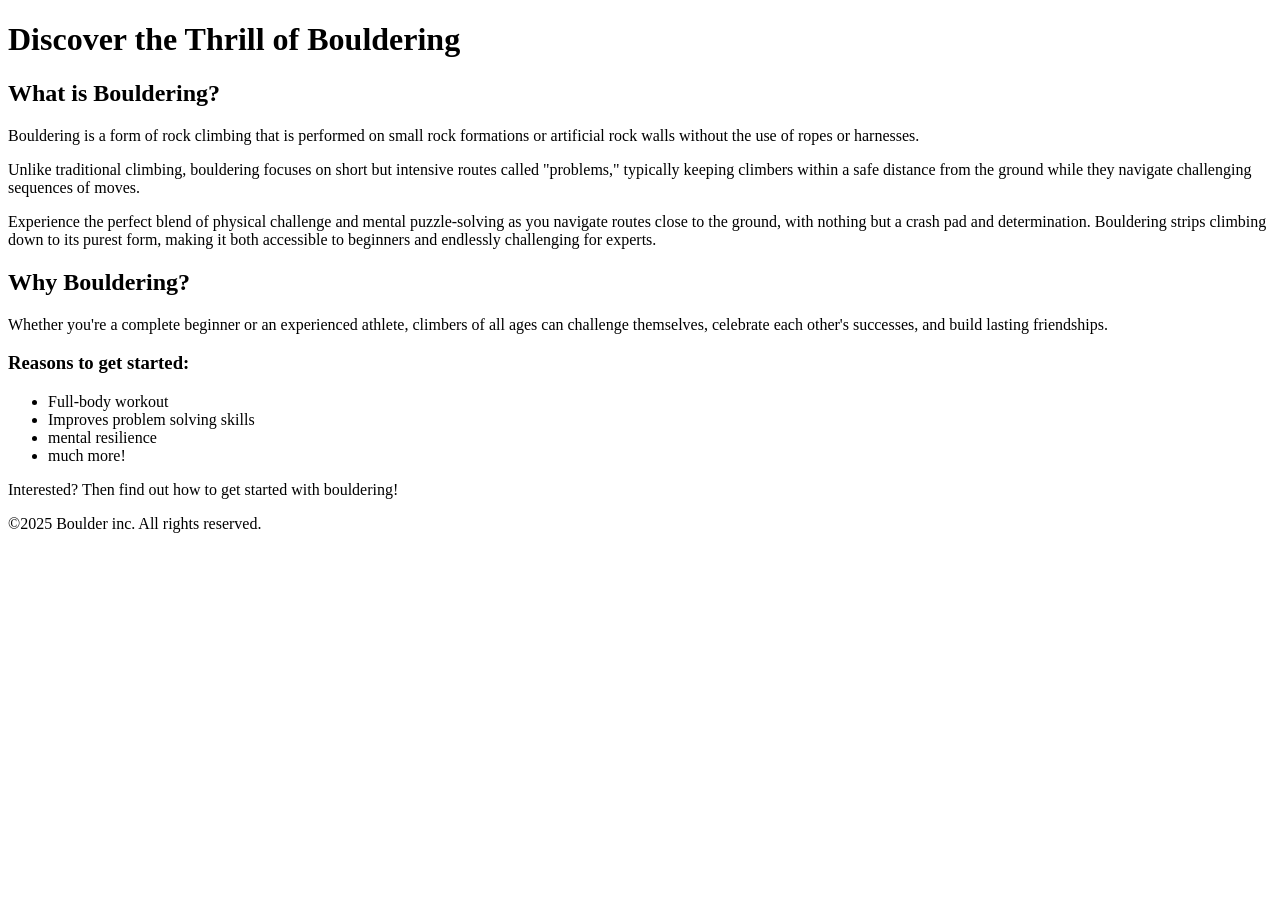
==== index.html @ 57fbac1e "semantic HTML" ====
<!DOCTYPE html>
<html>
  <head>
    <title>My First website!</title>
  </head>
  <body>
    <header>
      <!-- Logo will go here -->
    </header>

    <main>
      <h1>Discover the Thrill of Bouldering</h1>

      <section>
        <h2>What is Bouldering?</h2>
        <p>Bouldering is a form of rock climbing that is performed on small rock formations or artificial rock walls without the use of ropes or harnesses.</p>
        <p>Unlike traditional climbing, bouldering focuses on short but intensive routes called "problems," typically keeping climbers within a safe distance from the ground while they navigate challenging sequences of moves.</p>
        <p>Experience the perfect blend of physical challenge and mental puzzle-solving as you navigate routes close to the ground, with nothing but a crash pad and determination. Bouldering strips climbing down to its purest form, making it both accessible to beginners and endlessly challenging for experts.</p>
      </section>

      <section>
        <h2>Why Bouldering?</h2> 
        <p>Whether you're a complete beginner or an experienced athlete, climbers of all ages can challenge themselves, celebrate each other's successes, and build lasting friendships.</p>
      </section>

      <section>
        <h3>Reasons to get started:</h3>
        <ul>
          <li>Full-body workout</li>
          <li>Improves problem solving skills</li>
          <li>mental resilience</li>
          <li>much more!</li>
        </ul>
      </section>
    </main>

    <footer>
      <p>Interested? Then find out how to get started with bouldering!</p>
      <p>©2025 Boulder inc. All rights reserved.</p>
    </footer>
  </body>
</html>
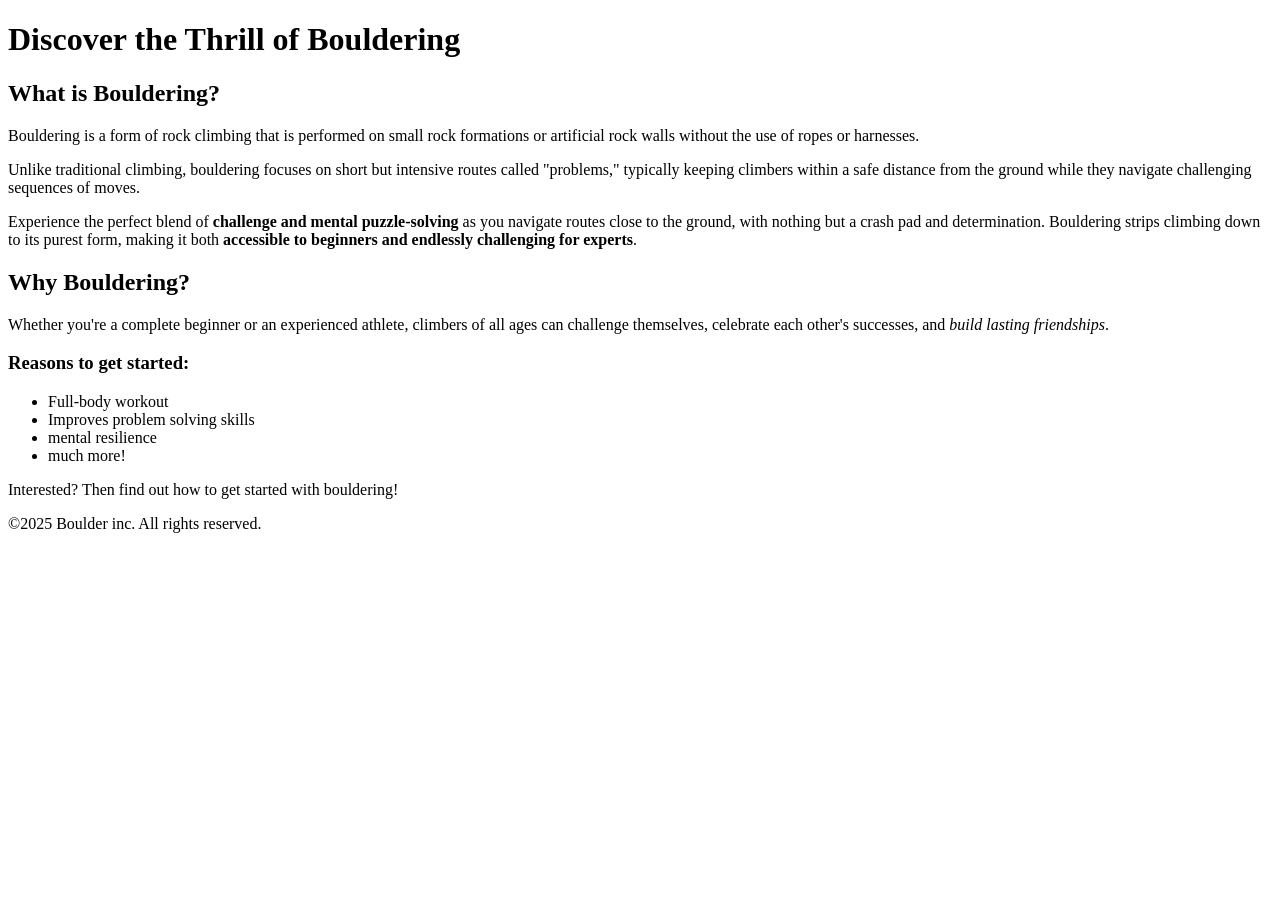
==== commit 033859e6: "strong and em" ====
--- a/index.html
+++ b/index.html
@@ -15,12 +15,12 @@
         <h2>What is Bouldering?</h2>
         <p>Bouldering is a form of rock climbing that is performed on small rock formations or artificial rock walls without the use of ropes or harnesses.</p>
         <p>Unlike traditional climbing, bouldering focuses on short but intensive routes called "problems," typically keeping climbers within a safe distance from the ground while they navigate challenging sequences of moves.</p>
-        <p>Experience the perfect blend of physical challenge and mental puzzle-solving as you navigate routes close to the ground, with nothing but a crash pad and determination. Bouldering strips climbing down to its purest form, making it both accessible to beginners and endlessly challenging for experts.</p>
+        <p>Experience the perfect blend of <strong>challenge and mental puzzle-solving</strong> as you navigate routes close to the ground, with nothing but a crash pad and determination. Bouldering strips climbing down to its purest form, making it both <strong>accessible to beginners and endlessly challenging for experts</strong>.</p>
       </section>
 
       <section>
         <h2>Why Bouldering?</h2> 
-        <p>Whether you're a complete beginner or an experienced athlete, climbers of all ages can challenge themselves, celebrate each other's successes, and build lasting friendships.</p>
+        <p>Whether you're a complete beginner or an experienced athlete, climbers of all ages can challenge themselves, celebrate each other's successes, and <em>build lasting friendships</em>.</p>
       </section>
 
       <section>
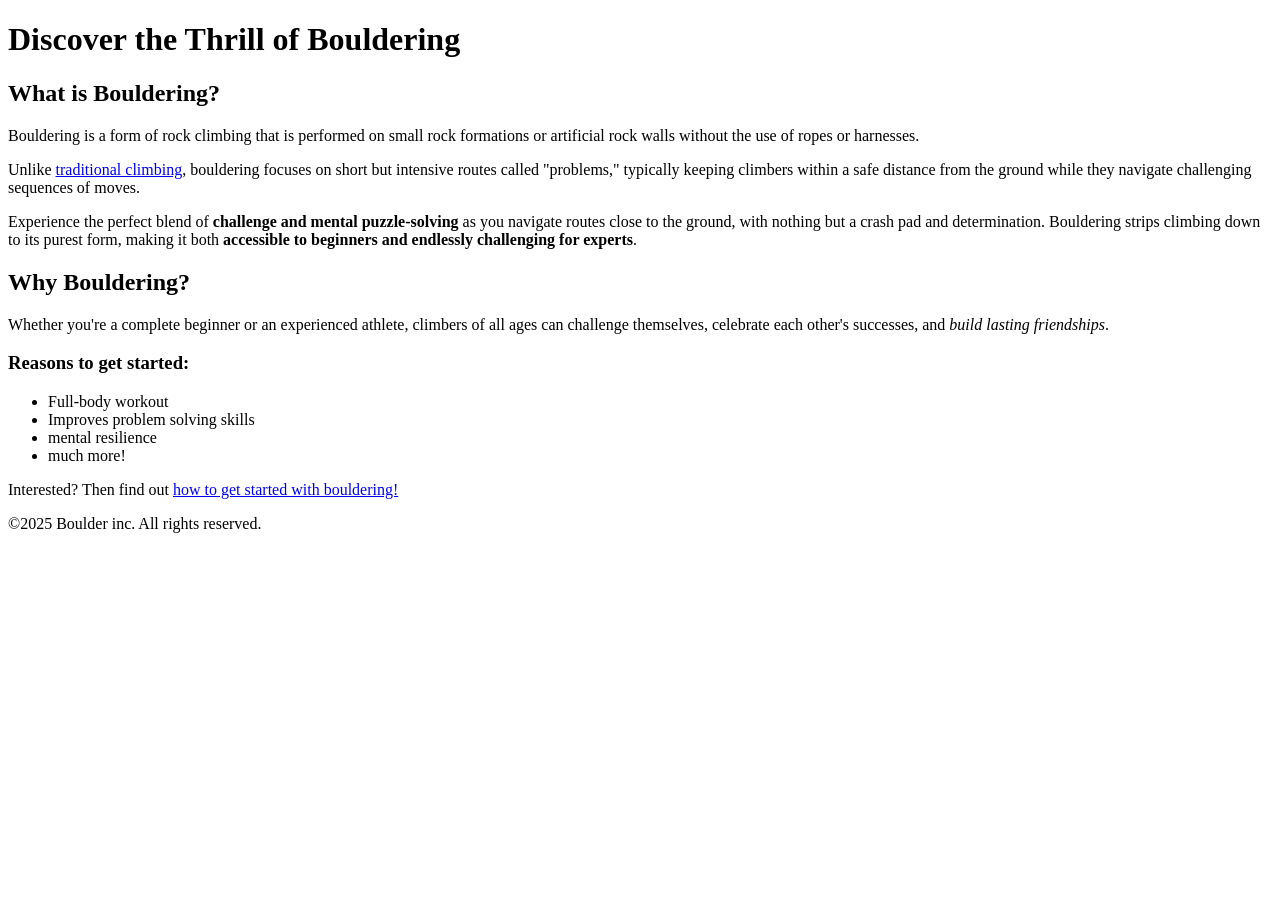
==== commit 4d08c177: "links to other pages" ====
--- a/index.html
+++ b/index.html
@@ -14,7 +14,7 @@
       <section>
         <h2>What is Bouldering?</h2>
         <p>Bouldering is a form of rock climbing that is performed on small rock formations or artificial rock walls without the use of ropes or harnesses.</p>
-        <p>Unlike traditional climbing, bouldering focuses on short but intensive routes called "problems," typically keeping climbers within a safe distance from the ground while they navigate challenging sequences of moves.</p>
+        <p>Unlike <a href="https://en.wikipedia.org/wiki/Traditional_climbing">traditional climbing</a>, bouldering focuses on short but intensive routes called "problems," typically keeping climbers within a safe distance from the ground while they navigate challenging sequences of moves.</p>
         <p>Experience the perfect blend of <strong>challenge and mental puzzle-solving</strong> as you navigate routes close to the ground, with nothing but a crash pad and determination. Bouldering strips climbing down to its purest form, making it both <strong>accessible to beginners and endlessly challenging for experts</strong>.</p>
       </section>
 
@@ -35,7 +35,7 @@
     </main>
 
     <footer>
-      <p>Interested? Then find out how to get started with bouldering!</p>
+      <p>Interested? Then find out <a href="getting-started.html">how to get started with bouldering!</a></p>
       <p>©2025 Boulder inc. All rights reserved.</p>
     </footer>
   </body>
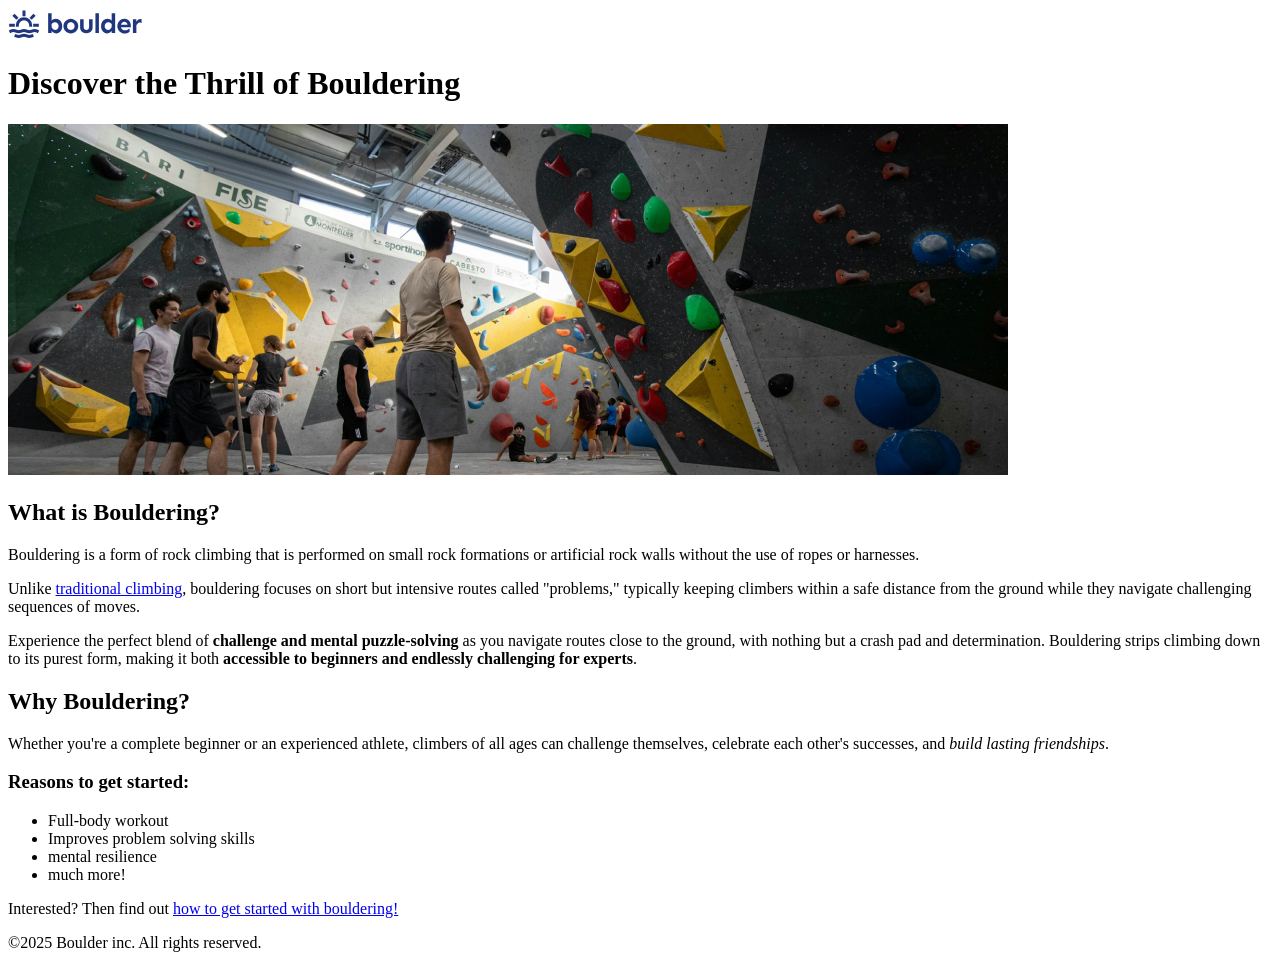
==== commit 3b1f6dbe: "images added" ====
--- a/index.html
+++ b/index.html
@@ -5,11 +5,13 @@
   </head>
   <body>
     <header>
-      <!-- Logo will go here -->
+      <img src="images/logo.svg" alt="Boulder inc." />
     </header>
 
     <main>
       <h1>Discover the Thrill of Bouldering</h1>
+
+      <img src="images/bouldering-gym.jpg" alt="An indoor bouldering gym, with a lot of people" />
 
       <section>
         <h2>What is Bouldering?</h2>
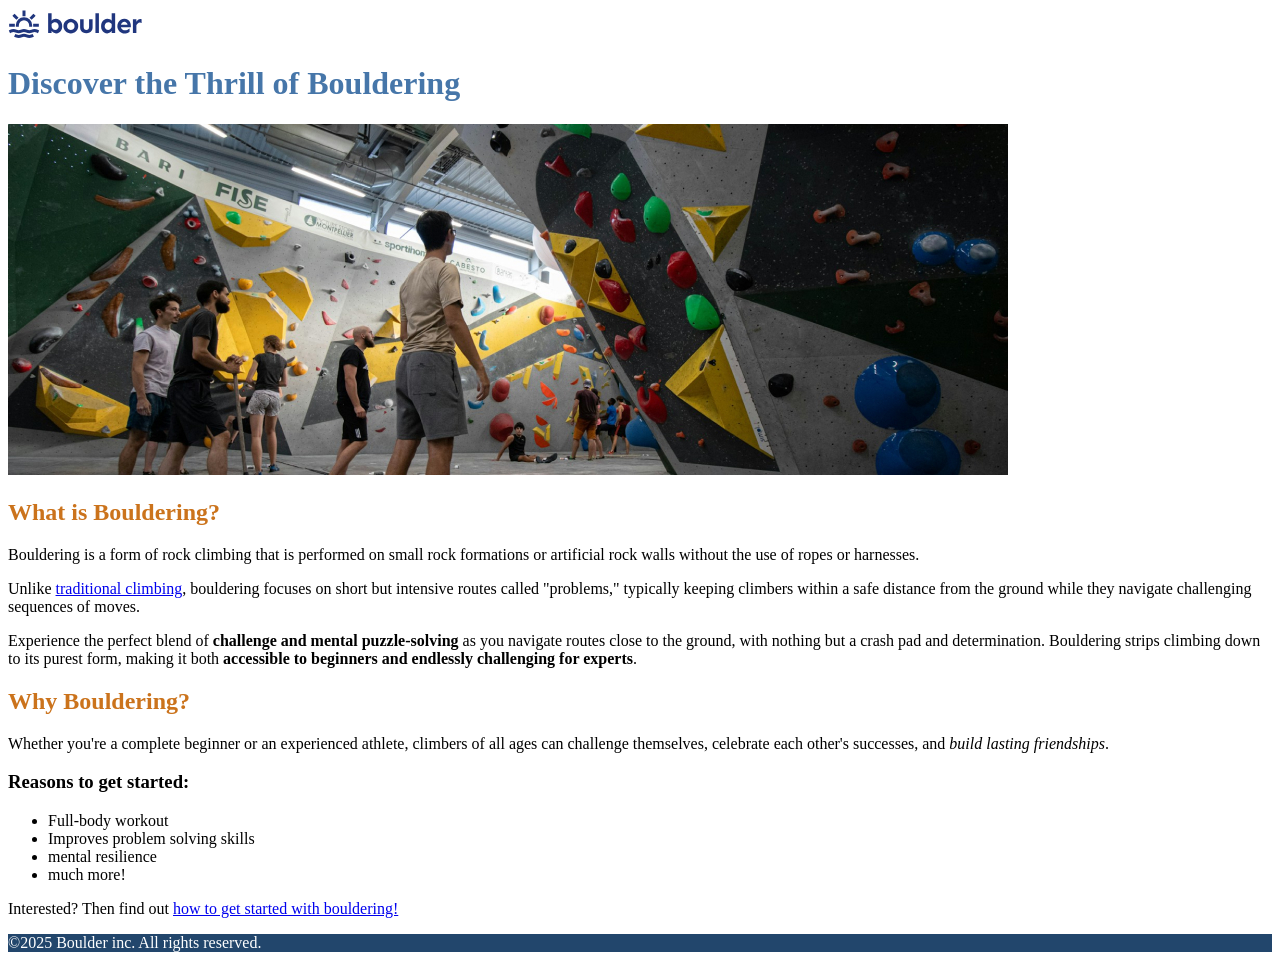
==== commit 1cd03d25: "colors owo" ====
--- a/index.html
+++ b/index.html
@@ -2,7 +2,8 @@
 <html>
   <head>
     <title>My First website!</title>
-  </head>
+    <link href="css/style.css" rel="stylesheet" />
+  </head
   <body>
     <header>
       <img src="images/logo.svg" alt="Boulder inc." />
@@ -34,11 +35,12 @@
           <li>much more!</li>
         </ul>
       </section>
+
+      <p>Interested? Then find out <a href="getting-started.html">how to get started with bouldering!</a></p>
     </main>
 
     <footer>
-      <p>Interested? Then find out <a href="getting-started.html">how to get started with bouldering!</a></p>
-      <p>©2025 Boulder inc. All rights reserved.</p>
+           <p>©2025 Boulder inc. All rights reserved.</p>
     </footer>
   </body>
 </html>
--- a/css/style.css
+++ b/css/style.css
@@ -0,0 +1,12 @@
+h1 {
+  color: #4676A9;
+}
+
+h2 {
+  color: #CB731C;
+}
+
+footer {
+  color: #FFFFFF;
+  background-color: #22466C;
+}
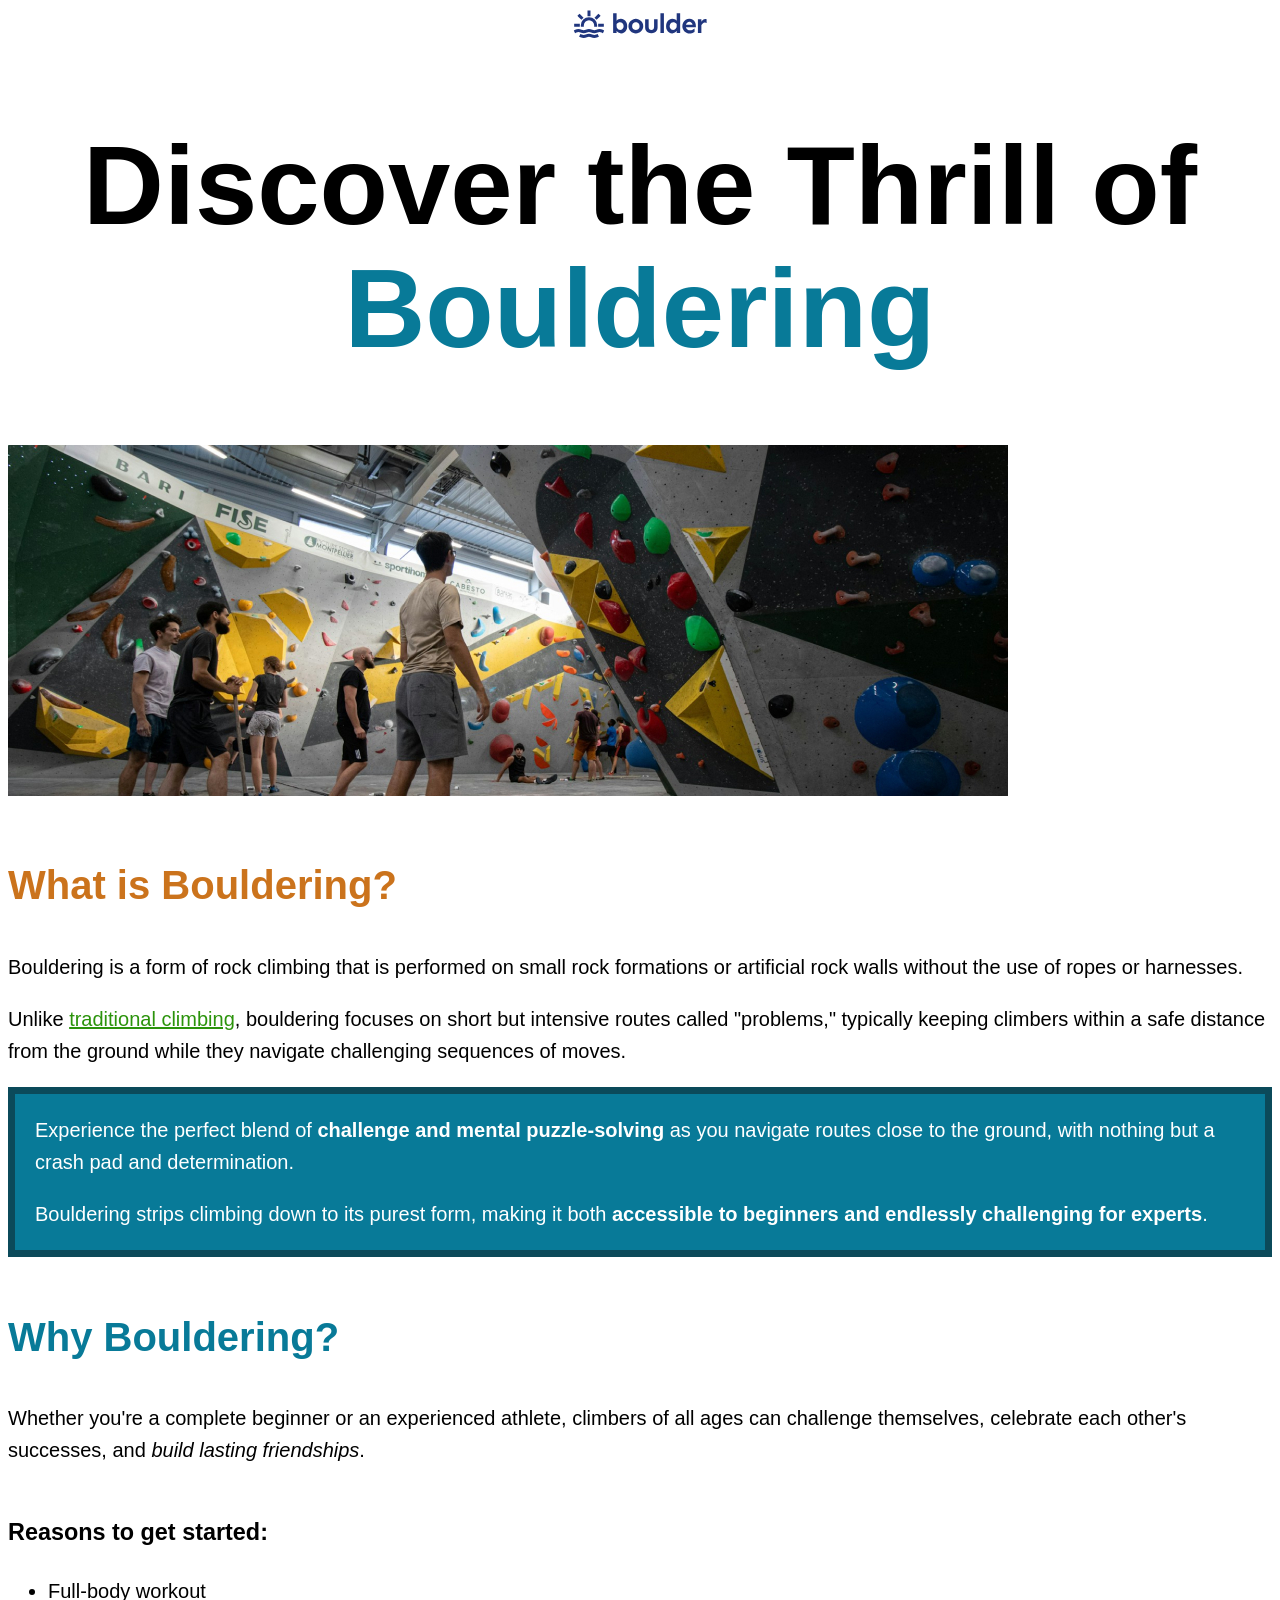
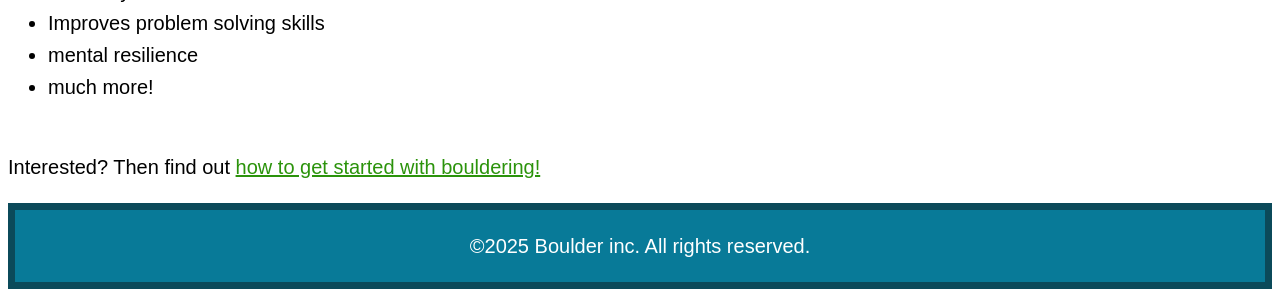
==== commit aff58eeb: "para bailar la bamba se necesita" ====
--- a/index.html
+++ b/index.html
@@ -10,7 +10,7 @@
     </header>
 
     <main>
-      <h1>Discover the Thrill of Bouldering</h1>
+      <h1>Discover the Thrill of <span class="teal-text">Bouldering</span></h1>
 
       <img src="images/bouldering-gym.jpg" alt="An indoor bouldering gym, with a lot of people" />
 
@@ -18,11 +18,14 @@
         <h2>What is Bouldering?</h2>
         <p>Bouldering is a form of rock climbing that is performed on small rock formations or artificial rock walls without the use of ropes or harnesses.</p>
         <p>Unlike <a href="https://en.wikipedia.org/wiki/Traditional_climbing">traditional climbing</a>, bouldering focuses on short but intensive routes called "problems," typically keeping climbers within a safe distance from the ground while they navigate challenging sequences of moves.</p>
-        <p>Experience the perfect blend of <strong>challenge and mental puzzle-solving</strong> as you navigate routes close to the ground, with nothing but a crash pad and determination. Bouldering strips climbing down to its purest form, making it both <strong>accessible to beginners and endlessly challenging for experts</strong>.</p>
+        <div class="teal-bg">
+          <p>Experience the perfect blend of <strong>challenge and mental puzzle-solving</strong> as you navigate routes close to the ground, with nothing but a crash pad and determination.</p> 
+          <p>Bouldering strips climbing down to its purest form, making it both <strong>accessible to beginners and endlessly challenging for experts</strong>.</p>
+        </div>
       </section>
 
       <section>
-        <h2>Why Bouldering?</h2> 
+        <h2 class="teal-text">Why Bouldering?</h2> 
         <p>Whether you're a complete beginner or an experienced athlete, climbers of all ages can challenge themselves, celebrate each other's successes, and <em>build lasting friendships</em>.</p>
       </section>
 
@@ -39,7 +42,7 @@
       <p>Interested? Then find out <a href="getting-started.html">how to get started with bouldering!</a></p>
     </main>
 
-    <footer>
+    <footer class="teal-bg">
            <p>©2025 Boulder inc. All rights reserved.</p>
     </footer>
   </body>
--- a/css/style.css
+++ b/css/style.css
@@ -1,12 +1,62 @@
+body {
+  font-family: sans-serif;
+  font-size: 1.25rem;
+  line-height: 1.6;
+}
+
 h1 {
-  color: #4676A9;
+  font-size: 7rem;
+  font-family: sans-serif;
+  text-align: center;
+  line-height: 1.1;
 }
 
 h2 {
+  font-size: 2.5rem;
   color: #CB731C;
 }
 
+header {
+  text-align: center;
+}
+
+section {
+  margin-block: 3rem;
+}
+
+.teal-bg {
+  border: solid 7px #0B4A5A;
+  color: #FFFFFF;
+  background-color: #087A98;
+  padding-inline: 20px;
+  padding-block: 0px;
+}
+
 footer {
-  color: #FFFFFF;
-  background-color: #22466C;
+  text-align: center;
 }
+
+.teal-text {
+  color: #087A98; 
+}
+
+a {
+  color: #2B930B;
+}
+
+a:hover,
+a:focus-visible {
+  color: #5F9B9F;
+}
+
+.climber-bg {
+  background-image: url("../images/simple-steps.jpg");
+  background-size: cover;
+  background-position: center;
+  color: white;
+  padding-inline: 50px;
+  padding-block: 10px;
+  border: solid 7px #087A98;
+}
+
+
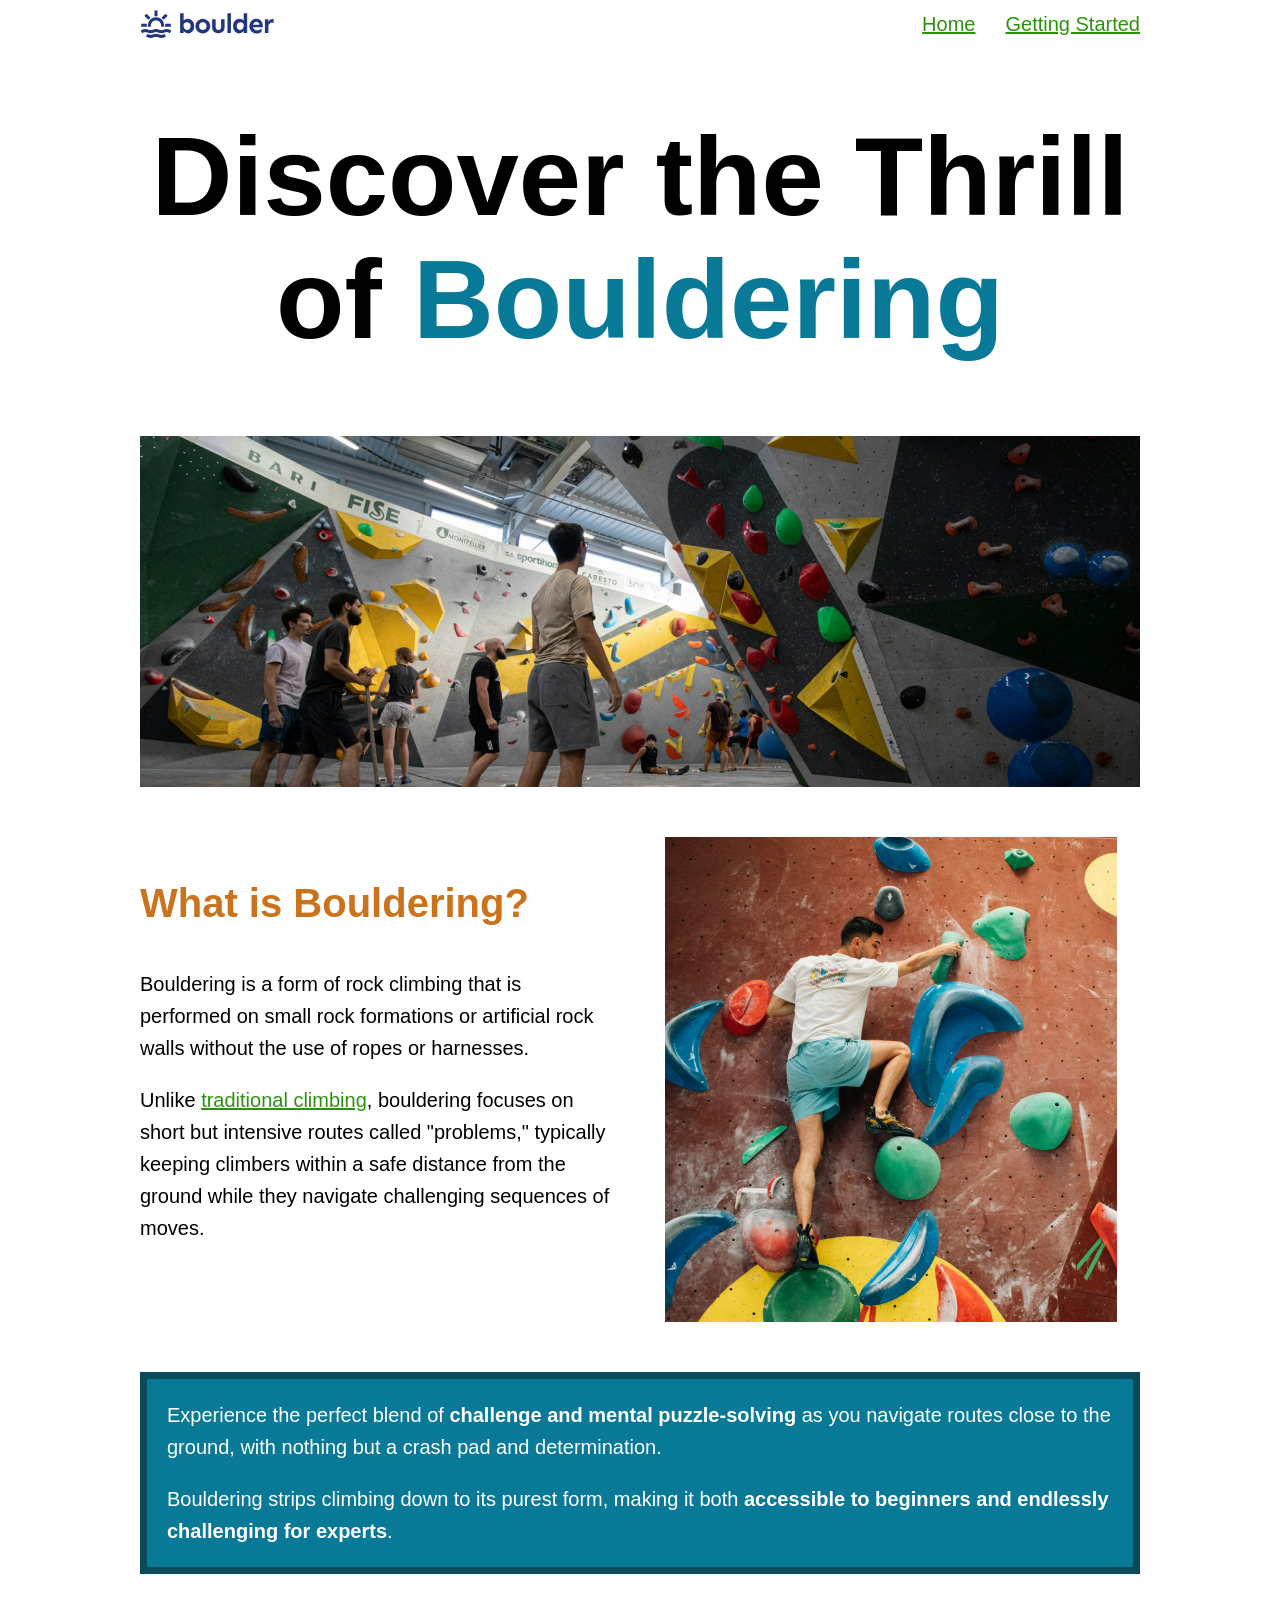
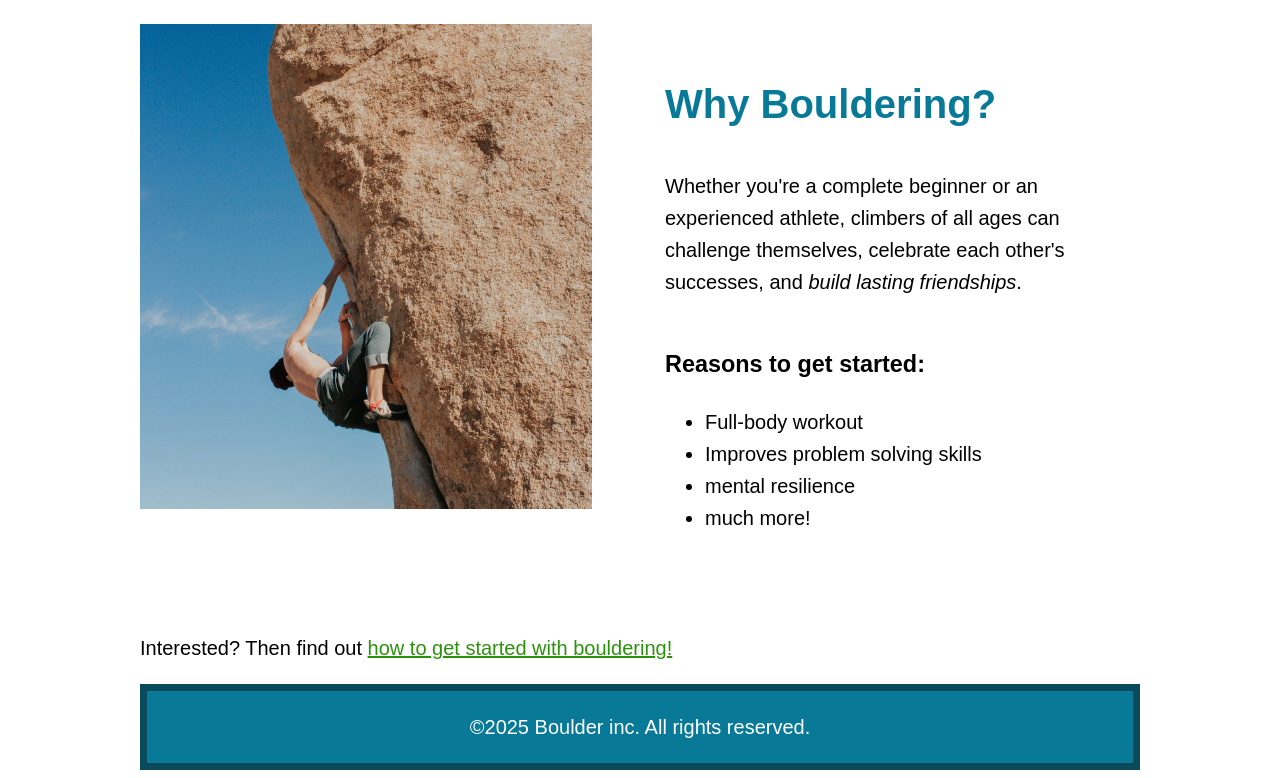
==== commit 6216e473: "malanga" ====
--- a/index.html
+++ b/index.html
@@ -5,45 +5,76 @@
     <link href="css/style.css" rel="stylesheet" />
   </head
   <body>
-    <header>
-      <img src="images/logo.svg" alt="Boulder inc." />
-    </header>
+    <div class="wrapper">
+      <header>
+        <img src="images/logo.svg" alt="Boulder inc." />
 
-    <main>
-      <h1>Discover the Thrill of <span class="teal-text">Bouldering</span></h1>
+        <nav class="primary-navigation"> 
+          <ul>
+            <li><a href="index.html">Home</a></li>
+            <li><a href="getting-started.html">Getting Started</a></li>
+          </ul>
+        </nav>
 
-      <img src="images/bouldering-gym.jpg" alt="An indoor bouldering gym, with a lot of people" />
+      </header>
 
-      <section>
-        <h2>What is Bouldering?</h2>
-        <p>Bouldering is a form of rock climbing that is performed on small rock formations or artificial rock walls without the use of ropes or harnesses.</p>
-        <p>Unlike <a href="https://en.wikipedia.org/wiki/Traditional_climbing">traditional climbing</a>, bouldering focuses on short but intensive routes called "problems," typically keeping climbers within a safe distance from the ground while they navigate challenging sequences of moves.</p>
-        <div class="teal-bg">
-          <p>Experience the perfect blend of <strong>challenge and mental puzzle-solving</strong> as you navigate routes close to the ground, with nothing but a crash pad and determination.</p> 
-          <p>Bouldering strips climbing down to its purest form, making it both <strong>accessible to beginners and endlessly challenging for experts</strong>.</p>
+      <main>
+        <h1>Discover the Thrill of <span class="teal-text">Bouldering</span></h1>
+
+        <img src="images/bouldering-gym.jpg" alt="An indoor bouldering gym, with a lot of people" />
+
+        <section>
+
+          <div class="twoColumnLayout">
+
+
+            <div class="wrapper">
+              <h2>What is Bouldering?</h2>
+              <p>Bouldering is a form of rock climbing that is performed on small rock formations or artificial rock walls without the use of ropes or harnesses.</p>
+              <p>Unlike <a href="https://en.wikipedia.org/wiki/Traditional_climbing">traditional climbing</a>, bouldering focuses on short but intensive routes called "problems," typically keeping climbers within a safe distance from the ground while they navigate challenging sequences of moves.</p>
+            </div>
+
+            <img src="images/what-is-bouldering.jpg" alt="A man attempting a bouldering problem at an indoor gym" />
+
+          </div>
+
+          <div class="teal-bg">
+            <p>Experience the perfect blend of <strong>challenge and mental puzzle-solving</strong> as you navigate routes close to the ground, with nothing but a crash pad and determination.</p> 
+            <p>Bouldering strips climbing down to its purest form, making it both <strong>accessible to beginners and endlessly challenging for experts</strong>.</p>
+         </div>
+  
+        </section>
+
+
+        <div class="twoColumnLayout">
+
+          <img src="images/why-bouldering.jpg" />
+
+          <div>
+            <section>
+              <h2 class="teal-text">Why Bouldering?</h2> 
+              <p>Whether you're a complete beginner or an experienced athlete, climbers of all ages can challenge themselves, celebrate each other's successes, and <em>build lasting friendships</em>.</p>
+            </section>
+
+            <section>
+              <h3>Reasons to get started:</h3>
+              <ul>
+                <li>Full-body workout</li>
+                <li>Improves problem solving skills</li>
+                <li>mental resilience</li>
+                <li>much more!</li>
+              </ul>
+            </section>
+          </div>
+
         </div>
-      </section>
 
-      <section>
-        <h2 class="teal-text">Why Bouldering?</h2> 
-        <p>Whether you're a complete beginner or an experienced athlete, climbers of all ages can challenge themselves, celebrate each other's successes, and <em>build lasting friendships</em>.</p>
-      </section>
+        <p>Interested? Then find out <a href="getting-started.html">how to get started with bouldering!</a></p>
+      </main>
 
-      <section>
-        <h3>Reasons to get started:</h3>
-        <ul>
-          <li>Full-body workout</li>
-          <li>Improves problem solving skills</li>
-          <li>mental resilience</li>
-          <li>much more!</li>
-        </ul>
-      </section>
-
-      <p>Interested? Then find out <a href="getting-started.html">how to get started with bouldering!</a></p>
-    </main>
-
-    <footer class="teal-bg">
-           <p>©2025 Boulder inc. All rights reserved.</p>
-    </footer>
+      <footer class="teal-bg">
+        <p>©2025 Boulder inc. All rights reserved.</p>
+      </footer>
+    </div>
   </body>
 </html>
--- a/css/style.css
+++ b/css/style.css
@@ -1,3 +1,12 @@
+* {
+  box-sizing: border-box;
+}
+
+img {
+  display: block;
+  max-inline-size: 100%;
+}
+
 body {
   font-family: sans-serif;
   font-size: 1.25rem;
@@ -17,11 +26,17 @@
 }
 
 header {
-  text-align: center;
+  display: flex;
+  justify-content: space-between;
 }
 
 section {
   margin-block: 3rem;
+}
+
+.wrapper {
+  max-inline-size: 1000px;
+  margin-inline: auto;
 }
 
 .teal-bg {
@@ -59,4 +74,18 @@
   border: solid 7px #087A98;
 }
 
+.twoColumnLayout {
+  display: grid;
+  gap: 50px;
+  grid-template-columns: 1fr 1fr;
+  margin-block: 50px;
+}
+.primary-navigation ul {
+  display: flex;
+  gap: 30px;
+  list-style: none;
+  padding: 0px;
+  margin: 0px;
+}
 
+
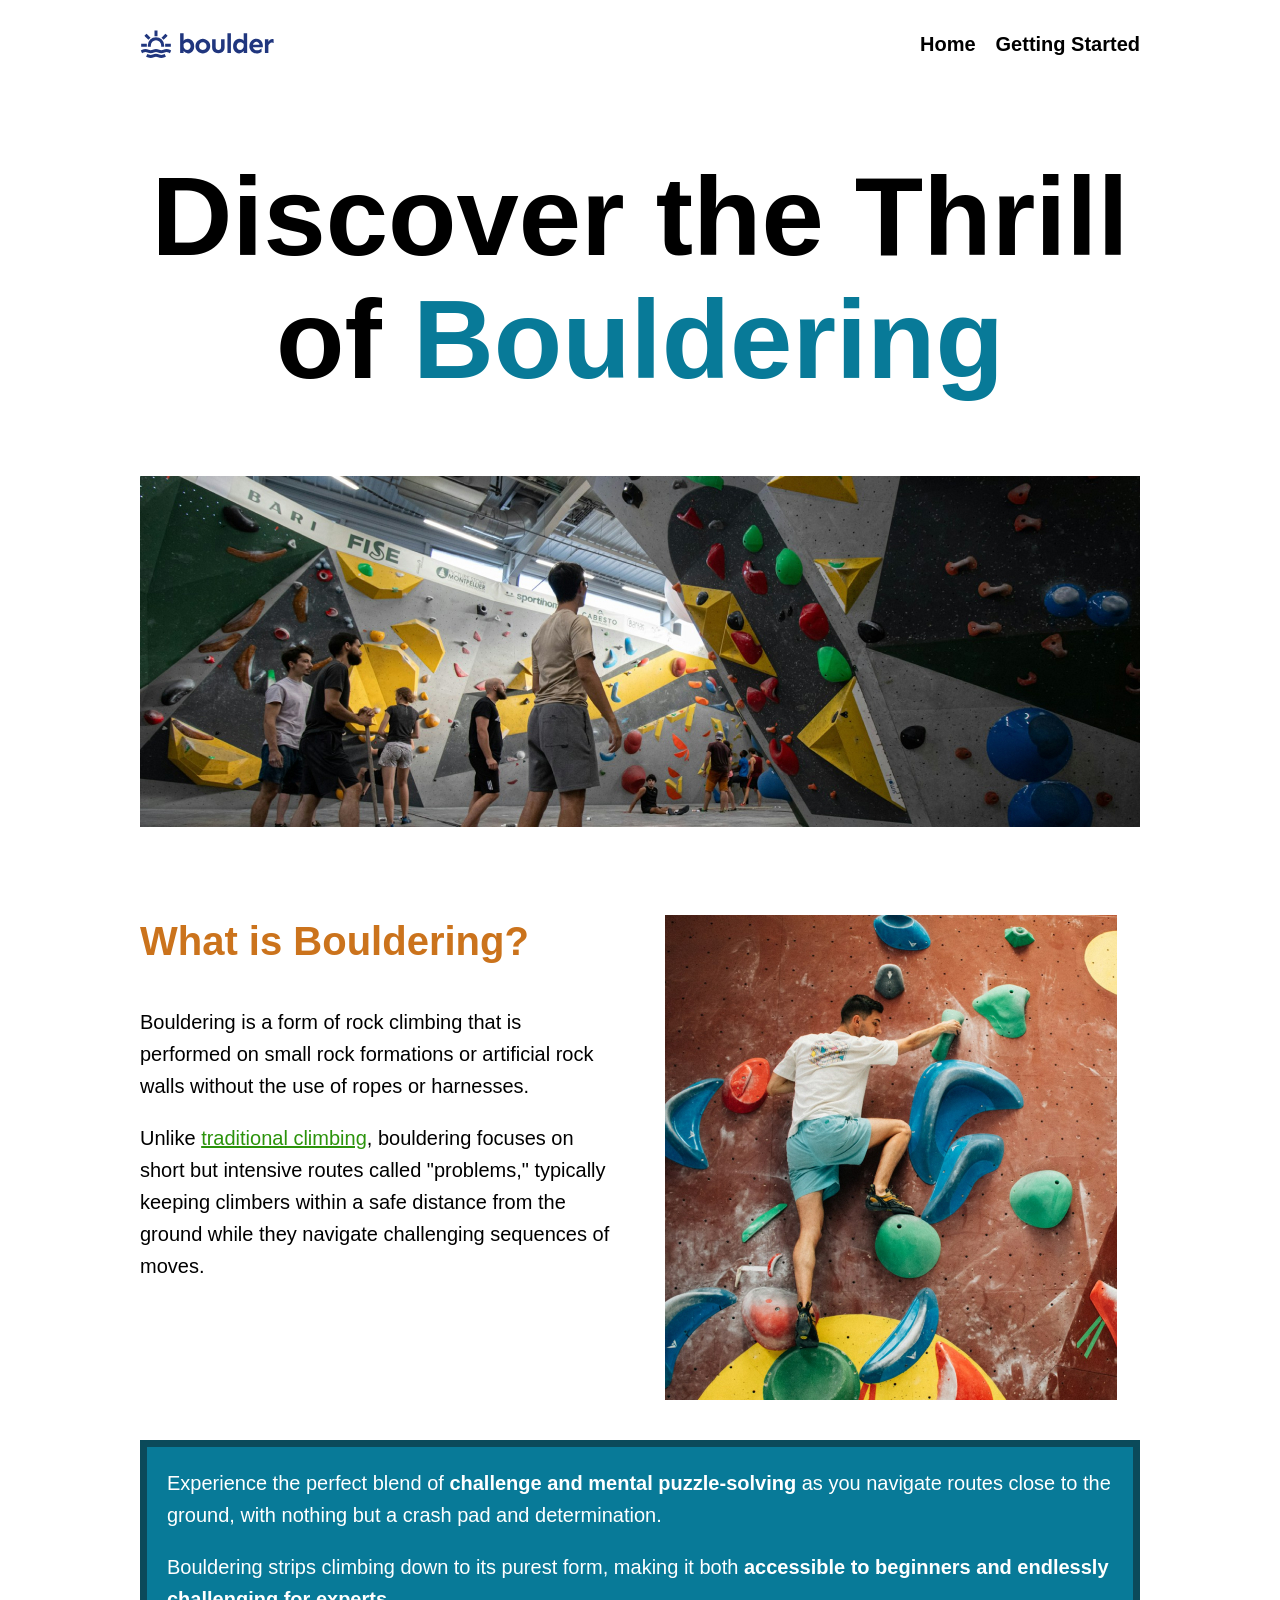
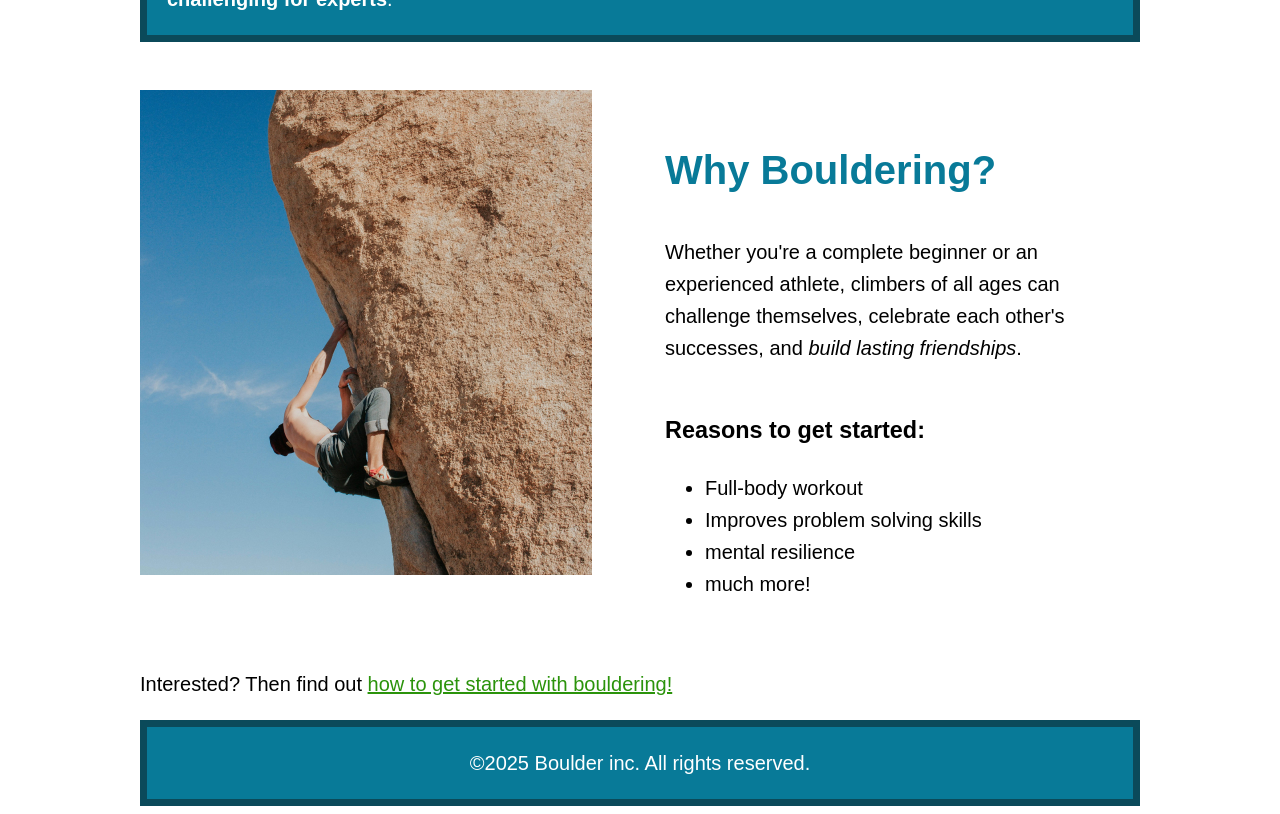
==== commit 9f630fc9: "termine caralho >:D" ====
--- a/index.html
+++ b/index.html
@@ -7,6 +7,7 @@
   <body>
     <div class="wrapper">
       <header>
+
         <img src="images/logo.svg" alt="Boulder inc." />
 
         <nav class="primary-navigation"> 
--- a/css/style.css
+++ b/css/style.css
@@ -77,15 +77,33 @@
 .twoColumnLayout {
   display: grid;
   gap: 50px;
-  grid-template-columns: 1fr 1fr;
-  margin-block: 50px;
-}
-.primary-navigation ul {
-  display: flex;
-  gap: 30px;
-  list-style: none;
-  padding: 0px;
-  margin: 0px;
+  @media (width > 600px) {
+    grid-template-columns: 1fr 1fr;
+  }
 }
 
+.primary-navigation ul {
+  list-style: none;
+  display: flex;
+  gap: 20px;
+}
 
+.primary-navigation a {
+  color: black;
+  font-weight: bold;
+  text-decoration: none;
+}
+
+.primary-navigation a:hover,
+.primary-navigation a:focus-visible {
+  color: #5F9B9F;
+}
+
+section .teal-bg {
+  margin-block-start: 40px;
+}
+
+section img {
+  margin-block-start: 40px;
+}
+
